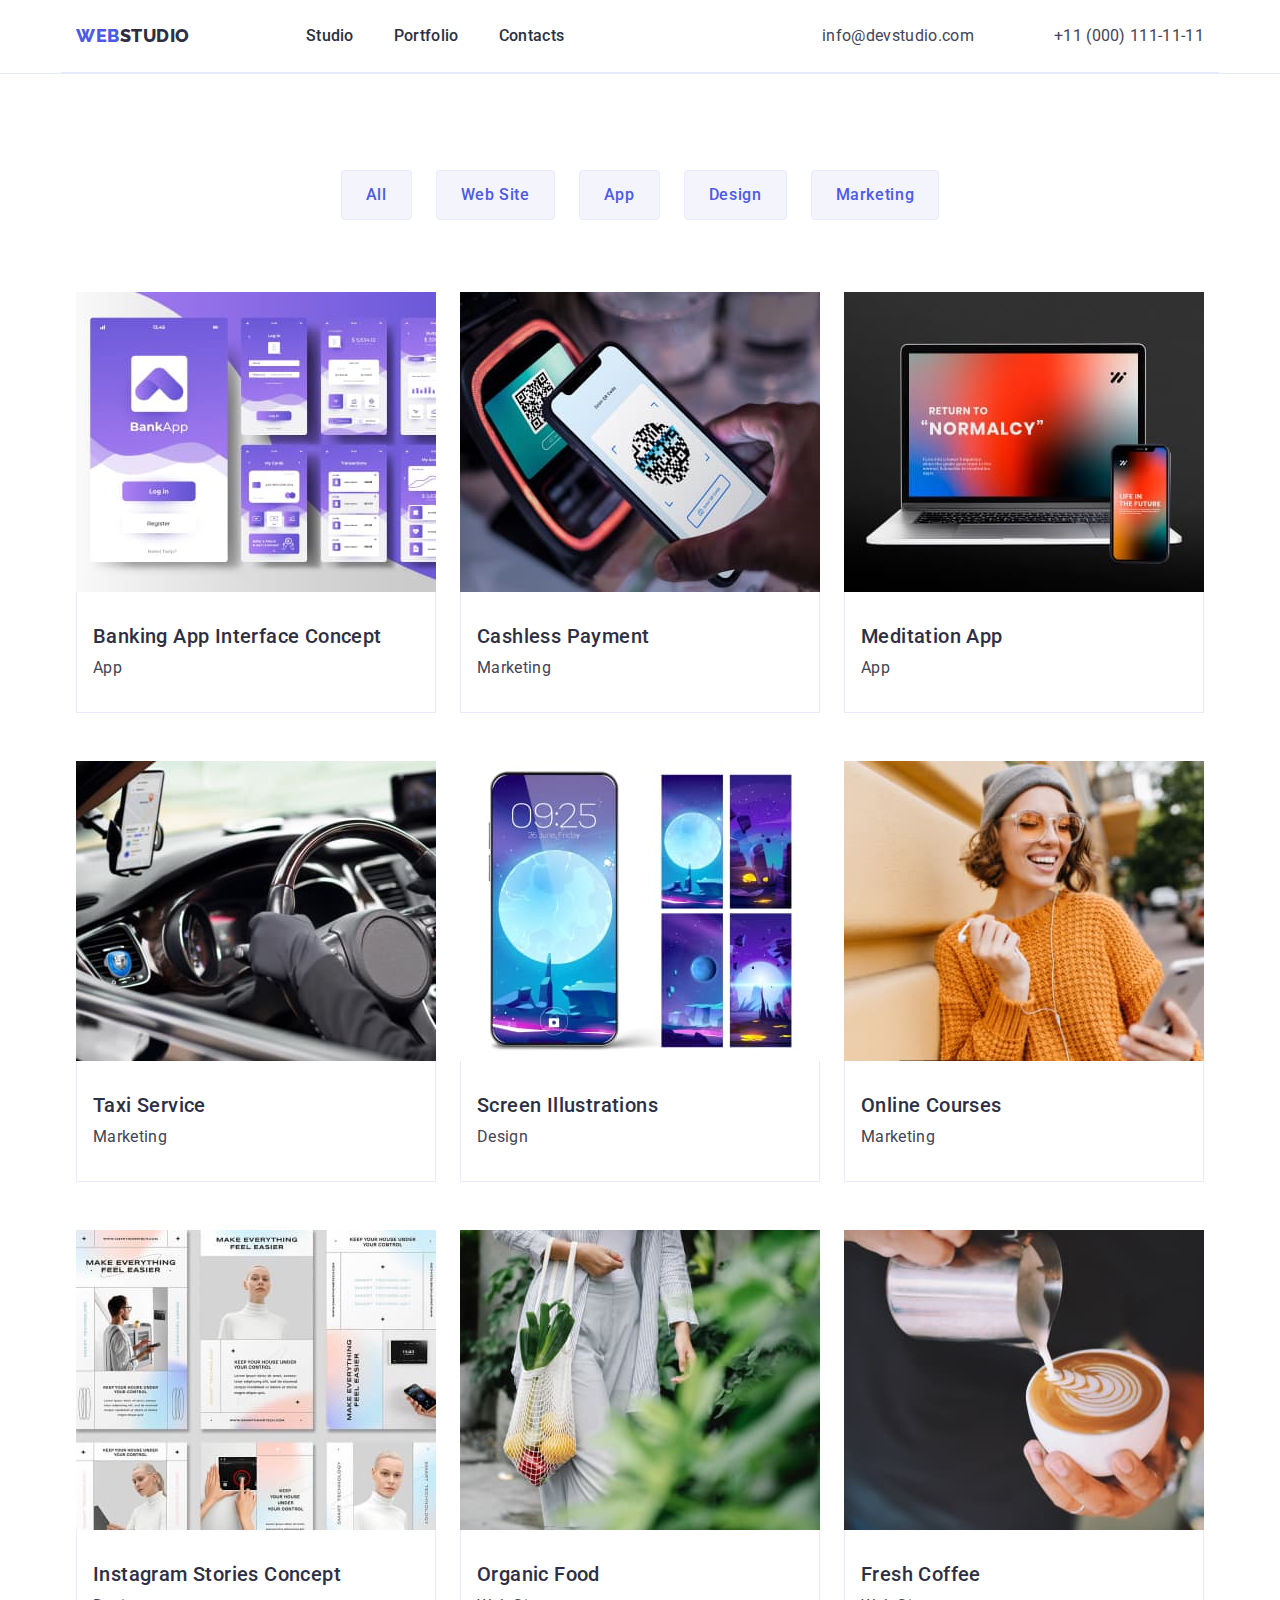
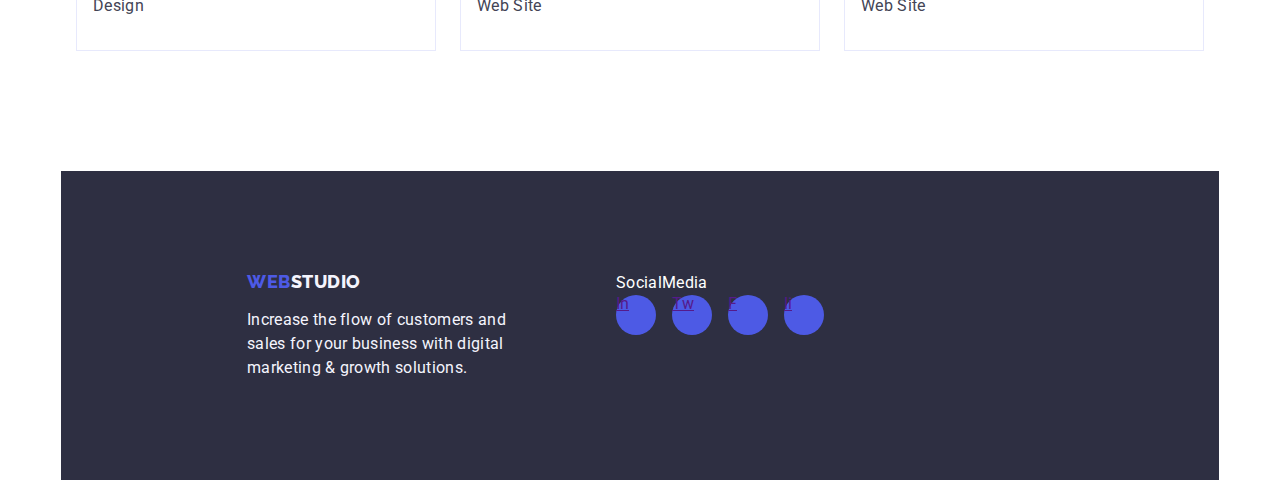
==== portfolio.html @ 8e8cb24f "testload" ====
<!DOCTYPE html>
<html lang="en">
    <head>
        <meta charset="UTF-8">
        <meta http-equiv="X-UA-Compatible" content="IE=edge">
        <meta name="viewport" content="width=device-width, initial-scale=1.0">
        <title>goit-markup-hw-04</title>
        <link rel="preconnect" href="https://fonts.googleapis.com">
        <link rel="preconnect" href="https://fonts.gstatic.com" crossorigin>
        <link href="https://fonts.googleapis.com/css2?family=Roboto:wght@400;500;700&display=swap" rel="stylesheet">
        <link rel="preconnect" href="https://fonts.googleapis.com">
        <link rel="preconnect" href="https://fonts.gstatic.com" crossorigin>
      
        <link href="https://fonts.googleapis.com/css2?family=Raleway:wght@800&display=swap" rel="stylesheet">
        <link  href="https://cdn.jsdelivr.net/npm/modern-normalize@2.0.0/modern-normalize.min.css" rel="stylesheet" >
          <link rel="stylesheet" href="./css/styles.css">
    
    </head>
<body>
    <!--header-->
    <header class="page-header ">
        <div class=" page-header-container container">
            <nav class="menu-nav ">
    
                <a class="logo link "  href="./index.html">Web<span class="logo-text logo-theme-light">Studio</span></a> 
               
                <ul class="menu list">
                    <li class="menu-item" >
                     <a class="menu-link link" href="./index.html">Studio</a>   
                    </li>
                    <li class="menu-item">
                        <a class="menu-link link"  href="./portfolio.html">Portfolio</a>   
                    </li>
                    <li class="menu-item">
                        <a class="menu-link link" href="">Contacts</a>   
                    </li>
                
                </ul> 
            </nav>
            <address class="page-contact  list ">
    
                <ul class="contact-list">
                       
                    <li class="contact-item list">
                        <a class="contact  mail link " href="mailto:info@devstudio.com" >info@devstudio.com</a>  
                    </li>
                       <li class="contact-item list">
                        <a class="contact link" href="tel:+110001111111" >+11 (000) 111-11-11</a> 
                       </li>
                </ul>
             </address>
        </div>
   
    </header>

        <main class="portfolio-main">
<section class="portfolio-container ">
    <!--Filters-->
    <div class="filter-container container">
        <h1 hidden>Portfolio</h1>
        <ul class="filter-list list">
            <li class="filter-item">
                <button  type="button" class="button-filter"> All</button>
            </li>
            <li class="filter-item">
                <button  type="button" class="button-filter"> Web Site</button>
            </li>
            <li class="filter-item">
                <button  type="button" class="button-filter"> App</button>
            </li>
            <li class="filter-item">
                <button  type="button" class="button-filter"> Design</button>
            </li>
            <li class="filter-item">
                <button  type="button" class="button-filter"> Marketing</button>
                        
            </li>
            
        </ul>
        <!--Row--> 
        <ul class="row-list  list">
            <li class="row-item  ">
            <a href="" class="link"> 
            <img  src="./images/row1card1.jpg" alt="Banking" width="360" height="300">
           <div class="row-app">
            <h2 class="row-title">Banking App Interface Concept</h2>
            <p class="row-place">App</p>
           </div></a>
            
              </li>
     
              <li class="row-item ">
              <a href=" "  class="link"> 
              <img src="./images/row1card2.jpg" alt="Payment" width="360" height="300">
               <div class="row-app">
                <h2 class="row-title">Cashless Payment</h2>
                <p class="row-place">Marketing</p>
               </div></a>
              
              </li>
     
             <li class="row-item ">
             <a href="" class="link"> 
             <img src="./images/row1card3.jpg" alt="Meditation" width="360" height="300">
             <div class="row-app">
                <h2 class="row-title">Meditation App</h2>
                <p class="row-place">App</p>
             </div></a>
             
              </li>
    
               <li class="row-item  ">
              <a href="" class="link"> 
              <img src="./images/row2card1.jpg" alt="Taxi" width="360" height="300">
             <div class="row-app">
                <h2 class="row-title">Taxi Service</h2>
                <p class="row-place">Marketing</p>
             </div></a>
             
            </li>
     
              <li class="row-item ">
             <a href="" class="link"> 
              <img src="./images/row2card2.jpg" alt="Screen" width="360" height="300">
             <div class="row-app">
                <h2 class="row-title">Screen Illustrations</h2>
                <p class="row-place">Design</p>
             </div></a>
             
             </li>
     
             <li class="row-item ">
             <a href="" class="link"> 
             <img src="./images/row2card3.jpg" alt="Courses" width="360" height="300">
             <div class="row-app">
                <h2 class="row-title">Online Courses</h2>
                <p class="row-place">Marketing </p>
             </div></a>
           
            </li>
     
              <li class="row-item  ">
              <a href="" class="link"> 
              <img src="./images/row3card1.jpg" alt="Stories" width="360" height="300">
              <div class="row-app">
                <h2 class="row-title">Instagram Stories Concept</h2>
                <p class="row-place">Design</p>
              </div></a>
              
              </li>
     
             <li class="row-item "> 
              <a href="" class="link"> 
              <img src="./images/row3card2.jpg" alt="Food" width="360" height="300">
              <div class="row-app">
                <h2 class="row-title">Organic Food</h2>
                <p class="row-place">Web Site</p>
              </div></a>
             
              </li>
     
             <li class="row-item "> 
               <a href="" class="link"> 
              <img src="./images/row3card3.jpg" alt="Coffe" width="360" height="300">
              <div class="row-app">
                <h2 class="row-title">Fresh Coffee</h2>
                <p class="row-place">Web Site </p>
              </div></a>
              
              </li>
     
    
         </ul>
    </div>

   
</section>
        </main>

    
     <!--Footer-->
     <footer class="footer container">

        <div class="footer-item container">
    
             <a class="logo logo-footer link "  href="./index.html">Web<span class="logo-text-footer logo-theme-dark">Studio</span></a> 
            
            <p class="footer-text">Increase the flow of customers and sales for your business with digital marketing & growth solutions. </p>
       </div>
       <div class="media">
        <p class="media-title">SocialMedia</p>
        <ul class="media-list list">
            <li class="media-item">
            <a class="media-contact" href="">In</a>
            </li>
            <li class="media-item">
            <a class="media-contact"  href=""> Tw</a>
            </li>
            <li class="media-item">
             <a class="media-contact"  href="">F</a>
            </li>
            <li class="media-item">
            <a class="media-contact"  href="">li</a>
            </li>
        </ul>
       </div>
             
          </footer>
</body>
</html>
---- css/styles.css ----
:root{
--primary-font:'Roboto' ,  sans-serif;
--secondary-font: 'Raleway', sans-serif;

}
h1,h2,h3,h4,p{
    margin-top: 0;
    margin-bottom: 0;
}
ul,ol{
   margin-top: 0; 
   margin-bottom: 0;
   padding-left: 0;
}
img{
    display: block;
}
button{
    cursor: pointer ;
    

}
.list {
    list-style: none;
}
.link {
    text-decoration:none ;
}
body{
    font-family: 'Roboto' ,  sans-serif;
    color:  #434455 ;
    
 
    
}
.container{
    width: 1158px;
    margin-left: auto ;
    margin-right: auto;
    padding-left: 15px;
    padding-right: 15px;
}
.section{
    padding-top: 120px;
    padding-bottom: 120px;
}

/*--Header--*/
.page-header{

   border-bottom: 1px solid #e7e9fc;
 
}
.page-header-container{
  display: flex;  
  align-items: center;
 
 
  border-bottom: 1px solid #e7e9fc;
}
.logo{  
    font-family: 'Raleway', sans-serif;
    font-style: normal;
    font-weight: 800;
    font-size: 18px;
    line-height: 1.17;
     letter-spacing: 0.03em;
    text-transform: uppercase;
    color: #4D5AE5;  
    margin-right: 76px;
    display: inline-block;
}
.logo-text{
    font-family: 'Raleway', sans-serif;
    font-style: normal;
    font-weight: 800;
    font-size: 18px;
    line-height: 1.17;
   
 
    letter-spacing: 0.03em;
    text-transform: uppercase;
  
    color: #2E2F42; 
}

.logo-theme-dark{
    color: #F4F4FD;
}
.logo-theme-light{
    color: #2E2F42;
}
.menu-nav{
    display: flex; 
    align-items: center;
    
    gap: 40px ;
}
.menu-nav:hover{
color: #404bbf;  
  
}
.menu-nav:focus{
    color: #404bbf; 
}
.menu {
    display: flex;
    align-items: center;
    gap: 40px;
    
}  
.menu-item{
   
    font-weight: 500;
    font-size: 16px;
    line-height: 1.5;
    letter-spacing: 0.02em;
    color: #2E2F42;
    gap: 40px;
   
}

.menu-item:hover{
    color: #404bbf;
}
.menu-item:focus{
    color: #404bbf;   
}


.menu-link{
    color: #2E2F42;
    font-family: "Roboto", sans-serif;
    font-style: normal;
    font-weight: 500;
    font-size: 16px;
    line-height: 1.5;
    letter-spacing: 0.02em;
    text-decoration:none ;
    padding-top: 24px;
    padding-bottom: 24px;
   
}
.menu-link:hover{
    color: #404bbf;
}
.menu-link:focus{
    color: #404bbf;   
}
.page-contact {
    font-family: "Roboto", sans-serif;
    font-style: normal;
    font-weight: 400;
    font-size: 16px;
    line-height: 1.5;
    list-style: none;
    margin-left: auto;
    letter-spacing: 0.02em;
    color: #434455;
}
.contact-list{
    list-style: none;
    display: flex;
  
    gap: 40px;
}
.contact {
    color: #434455;
   
}

.contact-item{
    color: #434455;   
    font-family: "Roboto", sans-serif;
    font-style: normal;
    font-weight: 400;
    font-size: 16px;
    line-height: 1.5;
    letter-spacing: 0.02em;
    padding-top: 24px;
    padding-bottom: 24px;
}
.mail{
    margin-left: auto;
    margin-right: 40px;
   
}
.contact:hover{
    color: #404bbf;
}
.contact:focus{
    color: #404bbf ;
}

/*--Hero--*/
.hero{
    background: #2E2F42;
    padding-top: 188px;
    padding-bottom: 188px;

    background-image:linear-gradient(rgba(46, 47, 66, 0.7),rgba(46, 47, 66, 0.7)), url(../images/people-office1.jpg);
  
  background-repeat: no-repeat;
  background-position: center;
  background-size: cover;
  
}
.hero-text{
color: #FFFFFF;
font-family: "Roboto", sans-serif;
font-style: normal;
font-weight: 700;
font-size: 56px;
line-height: 1.07;
display:block;
margin-left: auto;
margin-right: auto;

letter-spacing: 0.02em;
max-width: 496px;
}
.btn{
margin-top: 48px;
display: block;
margin-left: auto;
margin-right: auto;

font-family: 'Roboto', sans-serif;
font-weight: 500;

font-size: 16px;
line-height: 1.5;
letter-spacing: 0.04em ;
color: #ffffff;
padding-top: 16px;
padding-bottom:16px;
padding-right:32px;
padding-left: 32px;
border-radius: 4px;
background-color: #4D5AE5;
cursor: pointer ;
min-width: 169px ;
height: 56px ;
border: none;



}


.btn:hover{
    background-color: #404BBF; 
}
.btn:focus{
    background-color: #404BBF;
}


/*--About--*/

.section-title {
    font-family: "Roboto", sans-serif;
    font-style: normal;
    font-weight: 700;
    font-size: 36px;
    line-height:1.11;
    text-align: center;
    text-transform: capitalize;
    margin-bottom: 72px;
    letter-spacing: 0.02em;

    color: #2E2F42;
}
.visually-hidden {
  position: absolute;
  width: 1px;
  height: 1px;
  margin: -1px;
  border: 0;
  padding: 0;
  white-space: nowrap;
  clip-path: inset(100%);
  clip: rect(0 0 0 0);
  overflow: hidden;
}
.hidden{
    position: absolute;
    width: 1px;
    height: 1px;
    margin: -1px;
    border: 0;
    padding: 0;
    white-space: nowrap;
    clip-path: inset(100%);
    clip: rect(0 0 0 0);
    overflow: hidden;
  }
.about-title {
font-family: "Roboto", sans-serif;
font-style: normal;
font-weight: 500;
font-size: 20px;
line-height: 1.2;
letter-spacing: 0.02em;
color: #2E2F42;
margin-bottom: 8px;
}

.about-list{
    display: flex;
    gap: 24px;
}
.about-item {
max-width: 264px;
width: calc((100-72px)/4) ;

}
.about-item::before{
display: block;
content:"" ;
height: 64px;
background-image:url(../images/icon/antenna.svg);
background-size: contain;
background-repeat: no-repeat;
background-position: center;
background-color:#F4F4FD;;
border-radius: 4px;
}
.about-text{
    font-family: "Roboto", sans-serif;
font-style: normal;
font-weight: 400;
font-size: 16px;
line-height: 1.5;
letter-spacing: 0.02em;

color: #434455;

}
/*--Results--*/
.results{
    padding-top: 0px;
    padding-bottom: 120px;
    
}
.results-list{
    display: flex;
    justify-content:space-between ;
    flex-wrap: wrap;
    gap: 24px;
    margin: 0;
    padding: 0;
    flex-basis: calc((100% - 3 * 24px)/4);
}
.results-item{
    gap: 24px; 
}
.result-item:not(:nth-child(3n)){
    margin-right: 24px;
}
/*--Team--*/
.team-container{
 background-color: #F4F4FD ;

 padding-top: 120px;
 padding-bottom: 120px;

}
.team-list{
background-color:#F4F4FD;
display: flex;
flex-wrap: wrap;
border-radius: 0px 0px 4px 4px;
gap: 24px;
}


.team-item{

    background-color: #FFFFFF;
    border-radius: 0px 0px 4px 4px;
    width: calc((100% - 72px) / 4);
    
 box-shadow: 0px 1px 6px rgba(46, 47, 66, 0.08), 0px 1px 1px rgba(46, 47, 66, 0.16), 0px 2px 1px rgba(46, 47, 66, 0.08);

}

.team-text{
    padding-top: 32px;
    padding-bottom: 32px; 
    padding-left: 16px; 
    padding-right: 16px;
}
.team-name {
font-family: "Roboto", sans-serif;
font-style: normal;
font-weight: 500;
font-size: 20px;
line-height:1.2;
text-align: center;
letter-spacing: 0.02em;
color: #2E2F42;
margin-bottom: 8px;

}
.team-place {
    font-family: "Roboto", sans-serif;
    font-style: normal;
    font-weight: 400;
    font-size: 16px;
    line-height: 1.5;
    letter-spacing: 0.02em;
    text-align: center;
    color: #434455;
}
.icons{
    
}
.icons-list{
    margin-top: 8px;
    display: flex;
    gap: 24px;
}
.icons-team{
    
   width: 40px;
   height: 40px;
}
.soc-icons{
 
}
.costumers-section{

}
.costumers-container{

}
.costumers-list{
    display: flex;
    justify-content:space-between ;
    flex-wrap: wrap;
    gap: 24px;
    margin: 0;
    padding: 0;
    flex-basis: calc((100% - 3 * 24px)/4);
}
.costumers-item{
 
}
.costumers-link{

}
.costumers-icon{

}
/* Footer */
.footer {
    background: #2E2F42;
  display: flex;
    padding-top: 100px; 
    padding-bottom: 100px;
  
}
.footer-text {
font-family: "Roboto", sans-serif;
font-style: normal;
font-weight: 400;
font-size: 16px;
line-height: 1.5;
letter-spacing: 0.02em;
color: #F4F4FD;
max-width: 264px;

}
.footer-item{
margin-left: 156px;
  
}
.logo-text-footer{
    color: #f4f4fd
}
.logo-footer{
    margin-bottom: 16px;
    
}
/*--Portfolio--*/
.portfolio-container{
padding-top: 96px;
padding-bottom: 120px;
}

/*--Filters--*/
.portfolio{
    padding-top: 96px; 
    padding-bottom: 120px;
   
}
.portfolio-main{

}
.filter{
width: 586px;
height: 48px;
margin-bottom: 72px;
}
.filter-list{

  display: flex;  
  align-items: center;
  justify-content: center;
  gap: 24px;
  margin-bottom: 72px;
}
.filter-item{
justify-content: center;
}

.button-filter{
font-family: "Roboto", sans-serif;
font-weight: 500; 
font-size: 16px;
line-height: 1.5;
letter-spacing: 0.04em;
color: #4d5ae5 ;
background-color:#F4F4FD ;
cursor: pointer ;
padding-top: 12px;
padding-bottom: 12px; 
padding-left: 24px; 
padding-right: 24px;
border: 1px solid #e7e9fc;
border-radius: 4px;
}
.button-filter:hover{
    color: #FFFFFF;
    background-color: #404BBF;
    border: 1px solid transparent;
}
.button-filter:focus{
    color: #FFFFFF;
    background-color: #404BBF;
    border: 1px solid transparent;
}
/*-Row-*/



.row-list{
 list-style: none;
 text-decoration: none;
 display: flex; 
 flex-wrap: wrap;
 row-gap: 48px;
 
 
 
}

.row-app{
    padding: 32px 16px ; 
    border: 1px solid #e7e9fc;
    border-top: none;
}
.row-item:not(:nth-child(3n)){
    margin-right: 24px;
}
/*
.row-item:not(:nth-last-child(-n+3)){
    margin-bottom: 24px;
}*/
.row-item { 
  width: calc((100% - 48px) / 3);
}

.row-title {
color: #2E2F42;
font-family: 'Roboto';
font-style: Medium;
font-weight: 500;
font-size: 20px;
line-height: 1.2;
letter-spacing: 0.02em;
margin-bottom: 8px;
}
.row-place {
color: #434455;
font-family: "Roboto", sans-serif;
font-weight: 400;
font-size: 16px;
line-height: 1.5;
letter-spacing: 0.02em ;
}
.media{
max-width: 208px;
max-height: 80px;
 margin-left: 540px;
  position: absolute;

  
   
}
.media-list{
   
display: flex; 
gap: 16px;
}
.media-item{
    background: #4D5AE5;
    width: 40px;
    height: 40px;
    border-radius: 50%;
}
.media-title{
    color: #FFFFFF;  
    font-family: "Roboto", sans-serif;
Font-style: Medium;
Font-size: 16px;
Line-height: 1.5;
Vertical-align: Top;
letter-spacing: 0.02em ;
}
.media-contact{
   
}
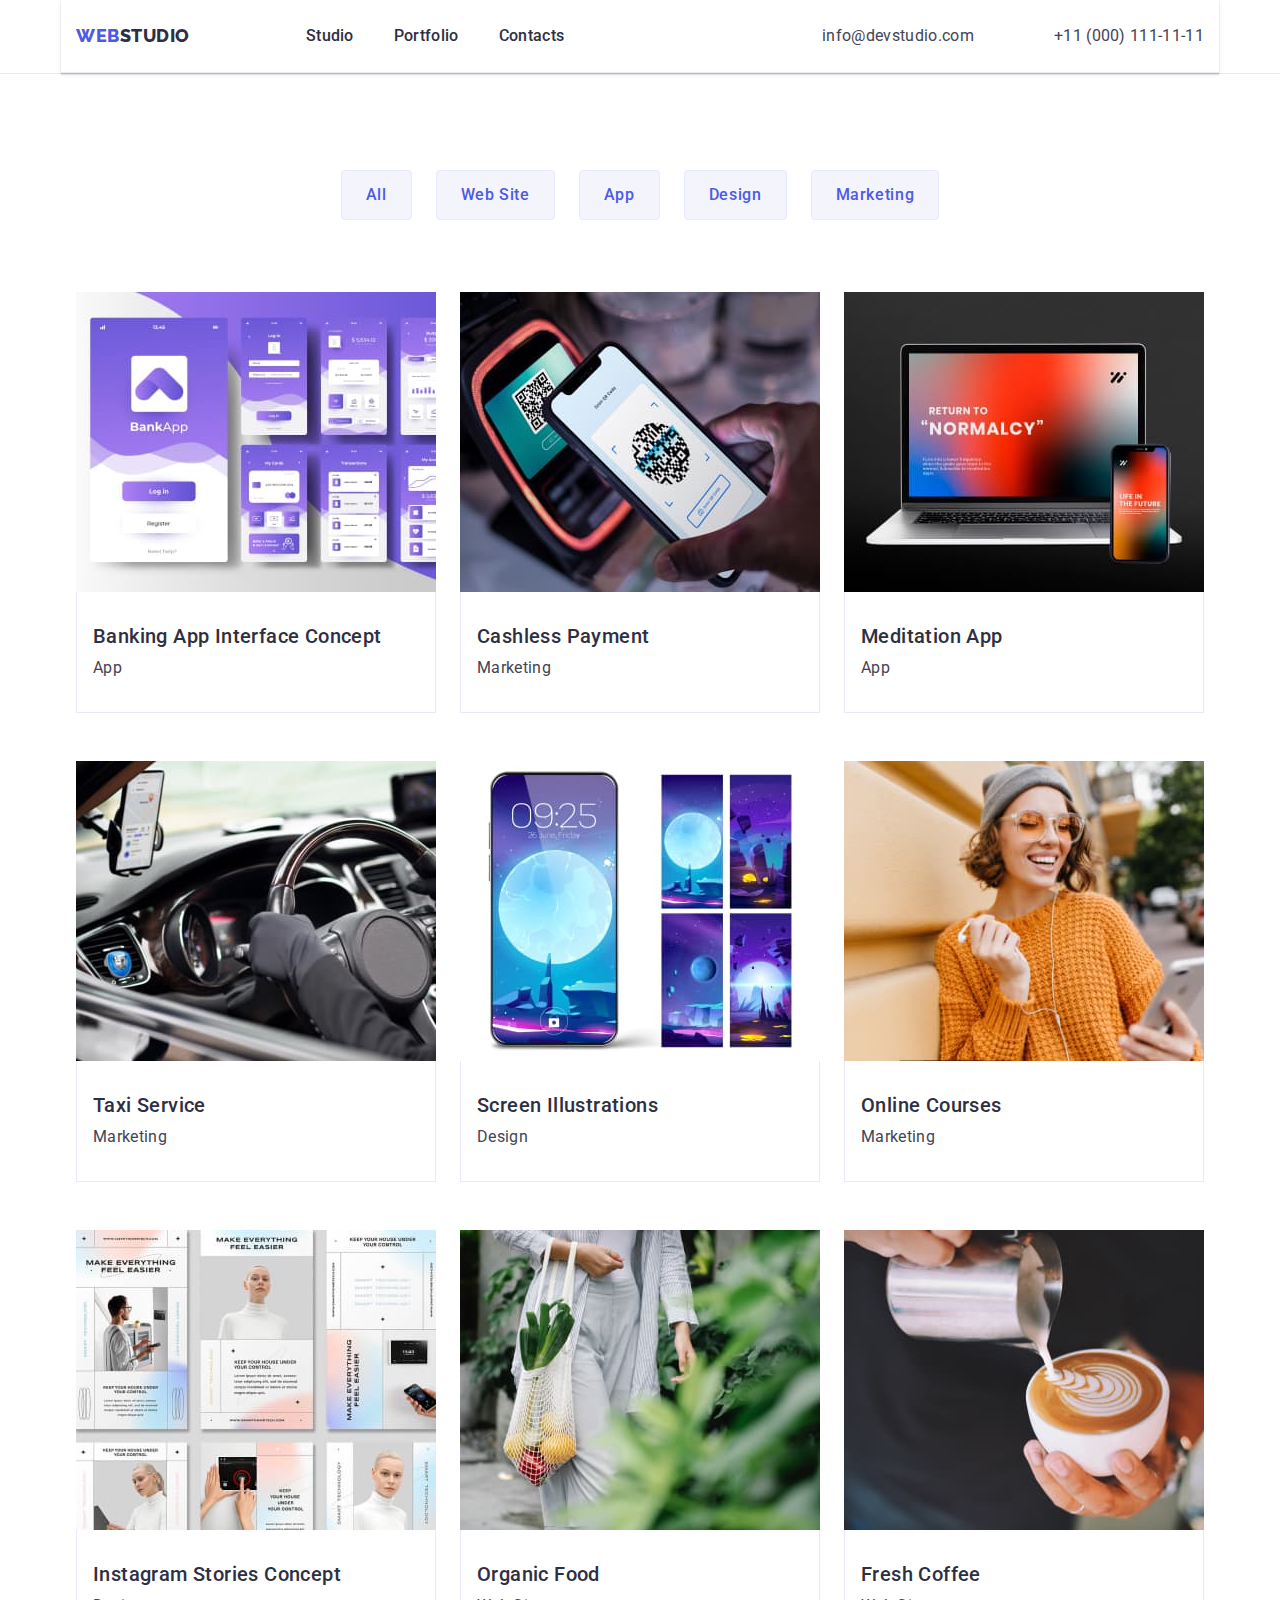
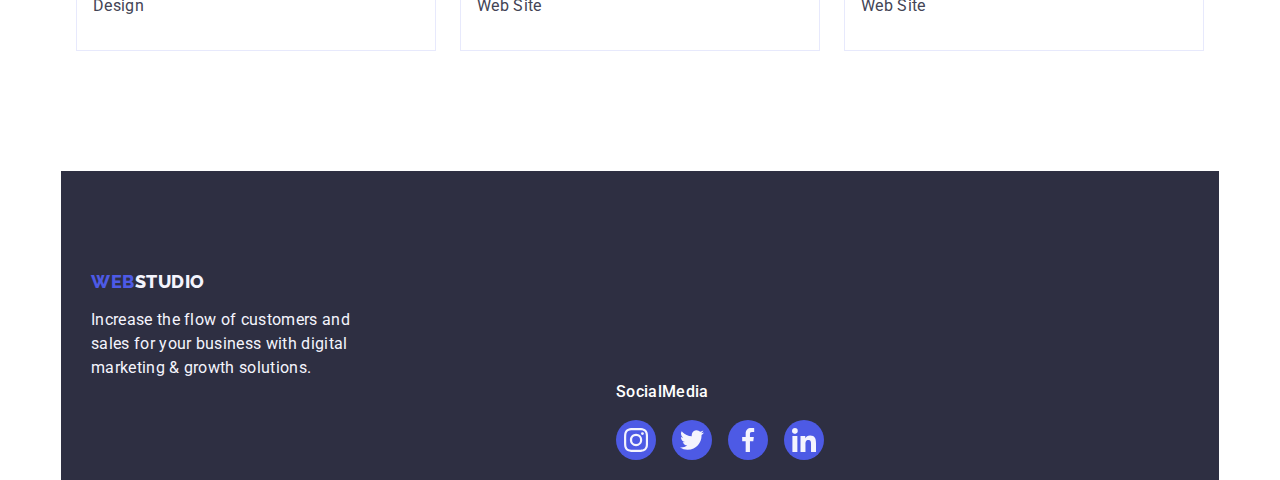
==== commit 9df9c5e6: "load1" ====
--- a/portfolio.html
+++ b/portfolio.html
@@ -181,29 +181,34 @@
      <!--Footer-->
      <footer class="footer container">
 
-        <div class="footer-item container">
-    
-             <a class="logo logo-footer link "  href="./index.html">Web<span class="logo-text-footer logo-theme-dark">Studio</span></a> 
-            
-            <p class="footer-text">Increase the flow of customers and sales for your business with digital marketing & growth solutions. </p>
-       </div>
-       <div class="media">
-        <p class="media-title">SocialMedia</p>
-        <ul class="media-list list">
-            <li class="media-item">
-            <a class="media-contact" href="">In</a>
-            </li>
-            <li class="media-item">
-            <a class="media-contact"  href=""> Tw</a>
-            </li>
-            <li class="media-item">
-             <a class="media-contact"  href="">F</a>
-            </li>
-            <li class="media-item">
-            <a class="media-contact"  href="">li</a>
-            </li>
-        </ul>
-       </div>
+       
+<div class="footer-page">
+    <div class="footer-item container">
+
+        <a class="logo logo-footer link "  href="./index.html">Web<span class="logo-text-footer logo-theme-dark">Studio</span></a> 
+       
+       <p class="footer-text">Increase the flow of customers and sales for your business with digital marketing & growth solutions. </p>
+  </div>
+
+  <div class="media">
+   <p class="media-title">SocialMedia</p>
+
+   <ul class="media-list list">
+       <li class="media-item">
+       <a class="media-contact link" href="" rel="noopenen noreferrer"><svg class="media-icon>" width="24" height="24" > <use href="/images/soc-icon.svg#icon-instagram"></use> </svg></a>
+       </li>
+       <li class="media-item">
+        <a class="media-contact link" href="" rel="noopenen noreferrer"><svg class="media-icon>" width="24" height="24" > <use href="/images/soc-icon.svg#icon-twitter"></use> </svg></a>
+       </li>
+       <li class="media-item">
+        <a class="media-contact link" href="" rel="noopenen noreferrer"><svg class="media-icon>" width="24" height="24" > <use href="/images/soc-icon.svg#icon-facebook"></use> </svg></a>
+       </li>
+       <li class="media-item">
+        <a class="media-contact link" href="" rel="noopenen noreferrer"><svg class="media-icon>" width="24" height="24" > <use href="/images/soc-icon.svg#icon-linkedin"></use> </svg></a>
+       </li>
+   </ul>
+  </div>
+</div>
              
           </footer>
 </body>
--- a/css/styles.css
+++ b/css/styles.css
@@ -55,7 +55,7 @@
   display: flex;  
   align-items: center;
  
- 
+  box-shadow: 0px 2px 1px rgba(46, 47, 66, 0.08), 0px 1px 1px rgba(46, 47, 66, 0.16), 0px 1px 6px rgba(46, 47, 66, 0.08);
   border-bottom: 1px solid #e7e9fc;
 }
 .logo{  
@@ -194,6 +194,7 @@
 
 /*--Hero--*/
 .hero{
+    max-width: 1440px;
     background: #2E2F42;
     padding-top: 188px;
     padding-bottom: 188px;
@@ -413,6 +414,15 @@
     text-align: center;
     color: #434455;
 }
+.team-soc-link{
+width: 100%;
+height: 100%;
+background-color:#4D5AE5;
+border-radius: 50%;
+display: flex;
+align-items: center;
+justify-content: center;
+}
 .icons{
     
 }
@@ -456,10 +466,15 @@
 /* Footer */
 .footer {
     background: #2E2F42;
-  display: flex;
+    display: flex;
     padding-top: 100px; 
     padding-bottom: 100px;
   
+}
+.foter-page{
+    display: flex; 
+    align-items: baseline; 
+ 
 }
 .footer-text {
 font-family: "Roboto", sans-serif;
@@ -473,9 +488,60 @@
 
 }
 .footer-item{
-margin-left: 156px;
-  
-}
+
+margin-right: 120px;
+
+}
+.media{
+    max-width: 208px;
+    max-height: 80px;
+     margin-left: 540px;
+      position: absolute;
+    
+         
+ }
+.media-list{
+       
+    display: flex; 
+    gap: 16px;
+ }
+.media-item{
+   
+        width: 40px;
+        height: 40px;
+       
+ }
+.media-title{
+     color: #FFFFFF;  
+     font-family: "Roboto", sans-serif;
+    Font-style: Medium;
+    Font-size: 16px;
+    Line-height: 1.5;
+    Vertical-align: Top;
+    letter-spacing: 0.02em ;
+    font-weight: 500;
+    margin-bottom: 16px;
+}
+.media-contact{
+    width: 100%;
+    height: 100%;
+    background: #4D5AE5;
+    border-radius: 50%; 
+    display: flex;
+    align-items: center;
+    justify-content: center;
+ 
+}
+.media-contact:hover{
+    background-color: #31d0aa; 
+}
+.media-contact:focus{
+    background-color: #31d0aa;
+}
+ .media-icon{
+    fill: #f4f4fd;
+ }
+    
 .logo-text-footer{
     color: #f4f4fd
 }
@@ -589,36 +655,4 @@
 font-size: 16px;
 line-height: 1.5;
 letter-spacing: 0.02em ;
-}
-.media{
-max-width: 208px;
-max-height: 80px;
- margin-left: 540px;
-  position: absolute;
-
-  
-   
-}
-.media-list{
-   
-display: flex; 
-gap: 16px;
-}
-.media-item{
-    background: #4D5AE5;
-    width: 40px;
-    height: 40px;
-    border-radius: 50%;
-}
-.media-title{
-    color: #FFFFFF;  
-    font-family: "Roboto", sans-serif;
-Font-style: Medium;
-Font-size: 16px;
-Line-height: 1.5;
-Vertical-align: Top;
-letter-spacing: 0.02em ;
-}
-.media-contact{
-   
-}
+}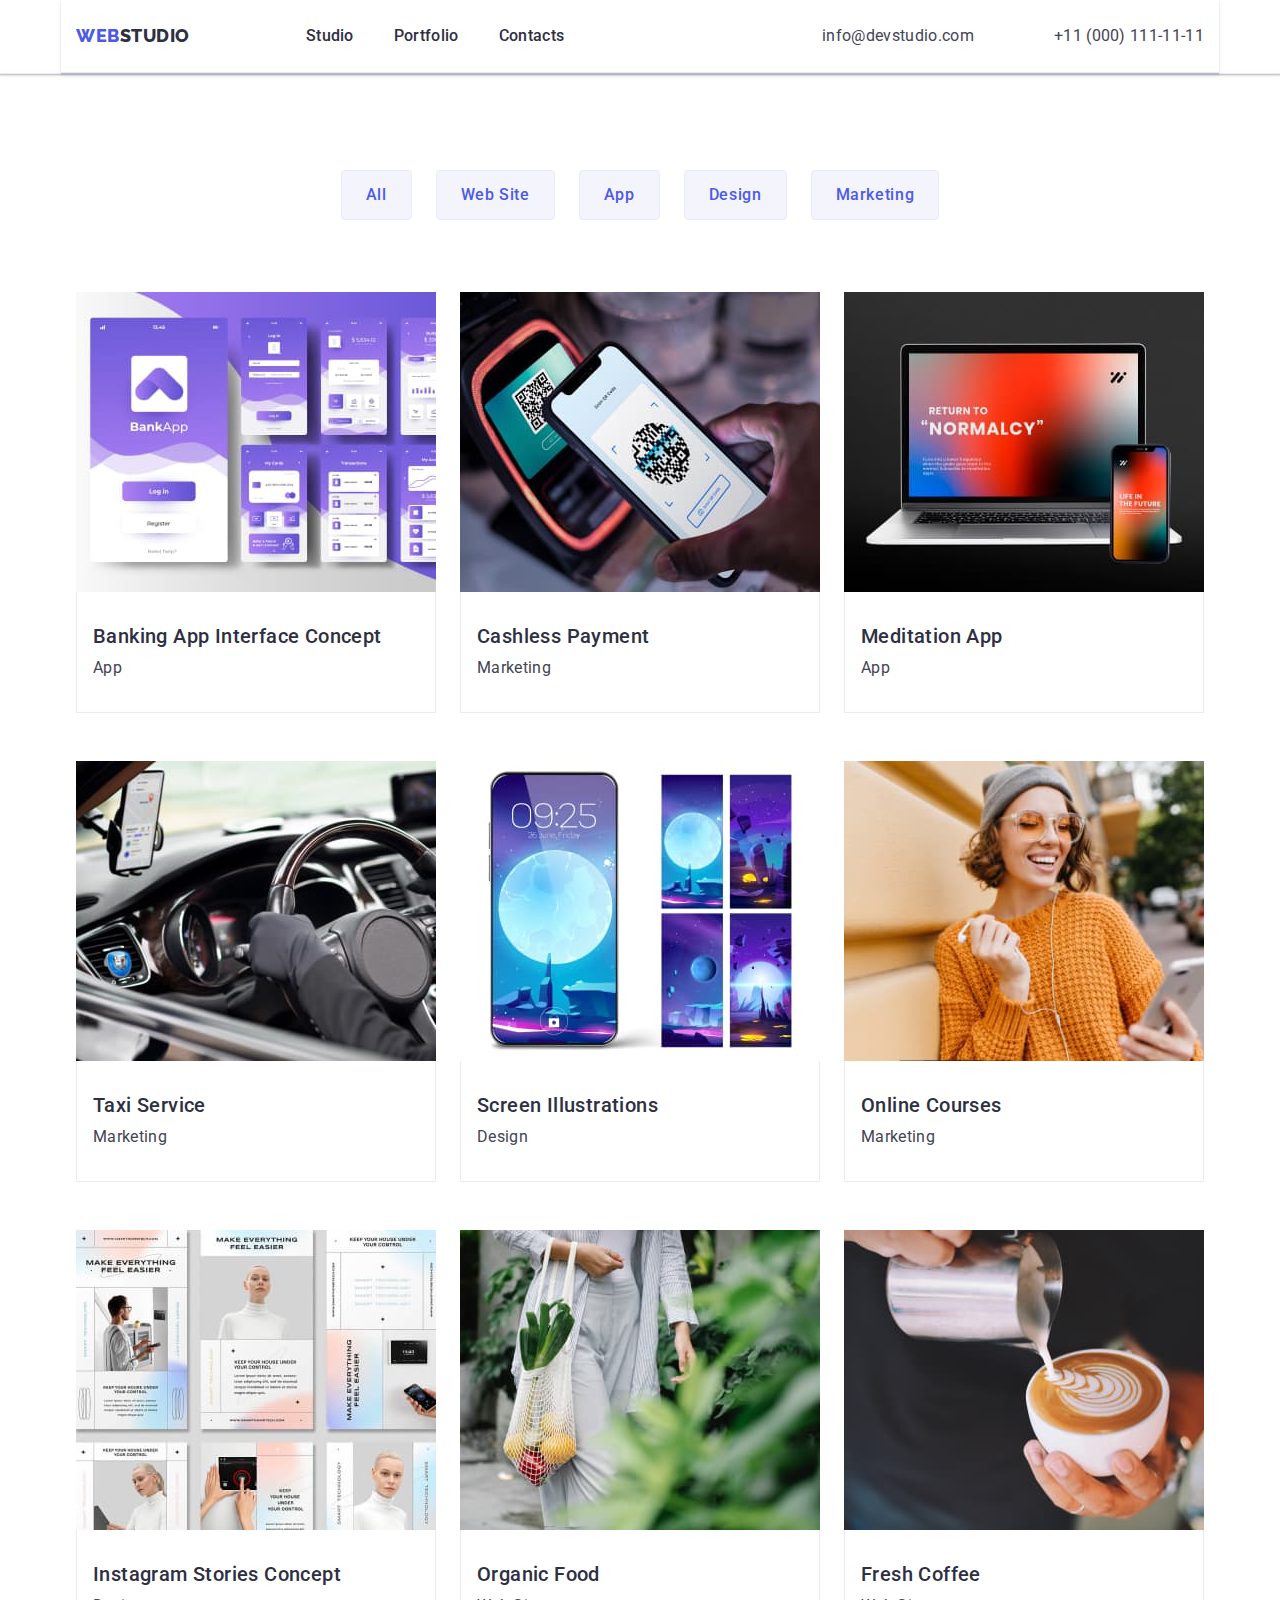
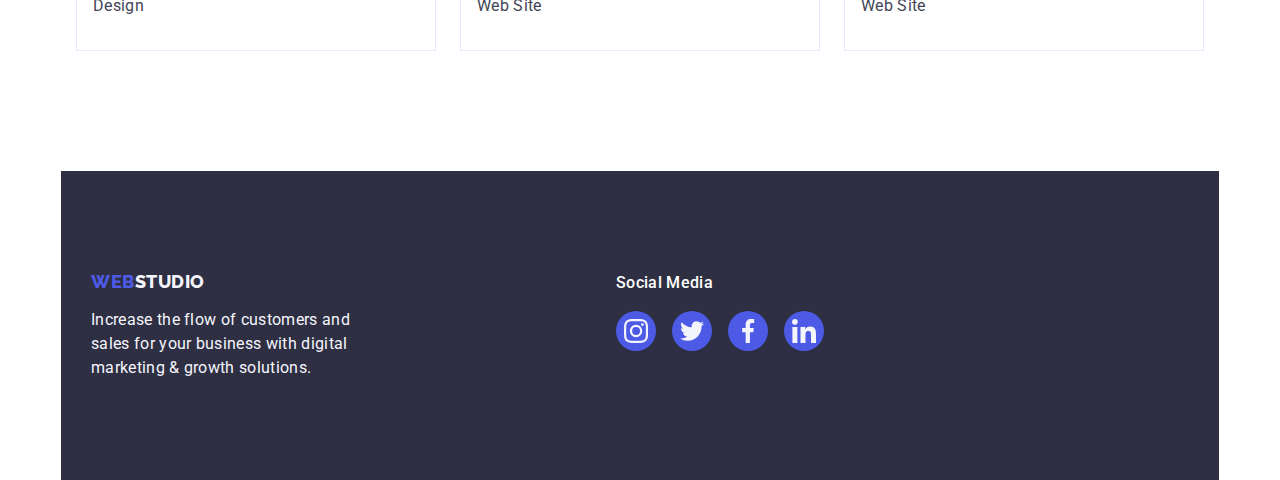
==== commit b3a690e0: "load03" ====
--- a/portfolio.html
+++ b/portfolio.html
@@ -60,7 +60,7 @@
         <h1 hidden>Portfolio</h1>
         <ul class="filter-list list">
             <li class="filter-item">
-                <button  type="button" class="button-filter"> All</button>
+                <button  type="button" class="button-filter "> All</button>
             </li>
             <li class="filter-item">
                 <button  type="button" class="button-filter"> Web Site</button>
@@ -80,7 +80,7 @@
         <!--Row--> 
         <ul class="row-list  list">
             <li class="row-item  ">
-            <a href="" class="link"> 
+            <a class="row-link link" href="" > 
             <img  src="./images/row1card1.jpg" alt="Banking" width="360" height="300">
            <div class="row-app">
             <h2 class="row-title">Banking App Interface Concept</h2>
@@ -90,7 +90,7 @@
               </li>
      
               <li class="row-item ">
-              <a href=" "  class="link"> 
+                <a class="row-link link" href="" > 
               <img src="./images/row1card2.jpg" alt="Payment" width="360" height="300">
                <div class="row-app">
                 <h2 class="row-title">Cashless Payment</h2>
@@ -100,7 +100,7 @@
               </li>
      
              <li class="row-item ">
-             <a href="" class="link"> 
+                <a class="row-link link" href="" > 
              <img src="./images/row1card3.jpg" alt="Meditation" width="360" height="300">
              <div class="row-app">
                 <h2 class="row-title">Meditation App</h2>
@@ -110,7 +110,7 @@
               </li>
     
                <li class="row-item  ">
-              <a href="" class="link"> 
+                <a class="row-link link" href="" > 
               <img src="./images/row2card1.jpg" alt="Taxi" width="360" height="300">
              <div class="row-app">
                 <h2 class="row-title">Taxi Service</h2>
@@ -120,7 +120,7 @@
             </li>
      
               <li class="row-item ">
-             <a href="" class="link"> 
+                <a class="row-link link" href="" > 
               <img src="./images/row2card2.jpg" alt="Screen" width="360" height="300">
              <div class="row-app">
                 <h2 class="row-title">Screen Illustrations</h2>
@@ -130,7 +130,7 @@
              </li>
      
              <li class="row-item ">
-             <a href="" class="link"> 
+                <a class="row-link link" href="" > 
              <img src="./images/row2card3.jpg" alt="Courses" width="360" height="300">
              <div class="row-app">
                 <h2 class="row-title">Online Courses</h2>
@@ -140,7 +140,7 @@
             </li>
      
               <li class="row-item  ">
-              <a href="" class="link"> 
+                <a class="row-link link" href="" >  
               <img src="./images/row3card1.jpg" alt="Stories" width="360" height="300">
               <div class="row-app">
                 <h2 class="row-title">Instagram Stories Concept</h2>
@@ -150,7 +150,7 @@
               </li>
      
              <li class="row-item "> 
-              <a href="" class="link"> 
+                <a class="row-link link" href="" >  
               <img src="./images/row3card2.jpg" alt="Food" width="360" height="300">
               <div class="row-app">
                 <h2 class="row-title">Organic Food</h2>
@@ -160,7 +160,7 @@
               </li>
      
              <li class="row-item "> 
-               <a href="" class="link"> 
+                <a class="row-link link" href="" > 
               <img src="./images/row3card3.jpg" alt="Coffe" width="360" height="300">
               <div class="row-app">
                 <h2 class="row-title">Fresh Coffee</h2>
@@ -182,34 +182,35 @@
      <footer class="footer container">
 
        
-<div class="footer-page">
-    <div class="footer-item container">
-
-        <a class="logo logo-footer link "  href="./index.html">Web<span class="logo-text-footer logo-theme-dark">Studio</span></a> 
-       
-       <p class="footer-text">Increase the flow of customers and sales for your business with digital marketing & growth solutions. </p>
-  </div>
-
-  <div class="media">
-   <p class="media-title">SocialMedia</p>
-
-   <ul class="media-list list">
-       <li class="media-item">
-       <a class="media-contact link" href="" rel="noopenen noreferrer"><svg class="media-icon>" width="24" height="24" > <use href="/images/soc-icon.svg#icon-instagram"></use> </svg></a>
-       </li>
-       <li class="media-item">
-        <a class="media-contact link" href="" rel="noopenen noreferrer"><svg class="media-icon>" width="24" height="24" > <use href="/images/soc-icon.svg#icon-twitter"></use> </svg></a>
-       </li>
-       <li class="media-item">
-        <a class="media-contact link" href="" rel="noopenen noreferrer"><svg class="media-icon>" width="24" height="24" > <use href="/images/soc-icon.svg#icon-facebook"></use> </svg></a>
-       </li>
-       <li class="media-item">
-        <a class="media-contact link" href="" rel="noopenen noreferrer"><svg class="media-icon>" width="24" height="24" > <use href="/images/soc-icon.svg#icon-linkedin"></use> </svg></a>
-       </li>
-   </ul>
-  </div>
-</div>
-             
-          </footer>
+        <div class="footer-page">
+            <div class="footer-item container">
+        
+                <a class="logo logo-footer link "  href="./index.html">Web<span class="logo-text-footer logo-theme-dark">Studio</span></a> 
+               
+               <p class="footer-text">Increase the flow of customers and sales for your business with digital marketing & growth solutions. </p>
+          </div>
+        
+          <div class="media">
+           <p class="media-title">Social Media</p>
+        
+           <ul class="media-list list">
+               <li class="media-item">
+               <a class="media-contact link" href="" rel="noopenen noreferrer"><svg class="media-icon>" width="24" height="24" > <use href="/images/soc-icon.svg#icon-instagram"></use> </svg></a>
+               </li>
+               <li class="media-item">
+                <a class="media-contact link" href="" rel="noopenen noreferrer"><svg class="media-icon>" width="24" height="24" > <use href="/images/soc-icon.svg#icon-twitter"></use> </svg></a>
+               </li>
+               <li class="media-item">
+                <a class="media-contact link" href="" rel="noopenen noreferrer"><svg class="media-icon>" width="24" height="24" > <use href="/images/soc-icon.svg#icon-facebook"></use> </svg></a>
+               </li>
+               <li class="media-item">
+                <a class="media-contact link" href="" rel="noopenen noreferrer"><svg class="media-icon>" width="24" height="24" > <use href="/images/soc-icon.svg#icon-linkedin"></use> </svg></a>
+               </li>
+           </ul>
+          </div>
+        </div>
+            
+                 
+    </footer>
 </body>
 </html>--- a/css/styles.css
+++ b/css/styles.css
@@ -47,8 +47,9 @@
 
 /*--Header--*/
 .page-header{
-
-   border-bottom: 1px solid #e7e9fc;
+    box-shadow: 0px 2px 1px rgba(46, 47, 66, 0.08), 0px 1px 1px rgba(46, 47, 66, 0.16), 0px 1px 6px rgba(46, 47, 66, 0.08);
+    border-bottom: 1px solid #e7e9fc;
+  
  
 }
 .page-header-container{
@@ -373,6 +374,7 @@
 flex-wrap: wrap;
 border-radius: 0px 0px 4px 4px;
 gap: 24px;
+justify-content: center; 
 }
 
 
@@ -432,20 +434,22 @@
     gap: 24px;
 }
 .icons-team{
-    
+    fill: #f4f4fd;
    width: 40px;
    height: 40px;
 }
 .soc-icons{
  
 }
-.costumers-section{
-
-}
-.costumers-container{
-
-}
-.costumers-list{
+/*--customers--*/
+.customers-section{
+    padding-top: 120px;
+    padding-bottom: 120px;
+}
+.customers-container{
+
+}
+.customers-list{
     display: flex;
     justify-content:space-between ;
     flex-wrap: wrap;
@@ -454,13 +458,26 @@
     padding: 0;
     flex-basis: calc((100% - 3 * 24px)/4);
 }
-.costumers-item{
- 
-}
-.costumers-link{
-
-}
-.costumers-icon{
+.customers-item{
+    width: calc((100% - 120px) / 6);
+}
+.customers-link{
+    width: 100%;
+    height: 100%;
+    border: 1px solid #8e8f99;
+    border-radius:4px;
+    display: flex;
+    align-items: center; 
+    justify-content: center;
+    color: #8e8f99;
+}
+.customers-link:hover{
+    border-color: #404bbf; 
+}
+.customers-link:focus{
+    border-color: #404bbf; 
+}
+.customers-icon{
 
 }
 /* Footer */
@@ -471,7 +488,7 @@
     padding-bottom: 100px;
   
 }
-.foter-page{
+.footer-page{
     display: flex; 
     align-items: baseline; 
  
@@ -596,16 +613,24 @@
 padding-right: 24px;
 border: 1px solid #e7e9fc;
 border-radius: 4px;
-}
+
+}
+
 .button-filter:hover{
     color: #FFFFFF;
     background-color: #404BBF;
     border: 1px solid transparent;
+  
+box-shadow: 0px 3px 1px rgba(0, 0, 0, 0.1), 0px 2px 1px rgba(0, 0, 0, 0.08), 0px 2px 2px rgba(0, 0, 0, 0.12);
+border-radius: 4px;
 }
 .button-filter:focus{
     color: #FFFFFF;
     background-color: #404BBF;
     border: 1px solid transparent;
+ 
+box-shadow: 0px 3px 1px rgba(0, 0, 0, 0.1), 0px 2px 1px rgba(0, 0, 0, 0.08), 0px 2px 2px rgba(0, 0, 0, 0.12);
+border-radius: 4px;
 }
 /*-Row-*/
 
@@ -637,7 +662,17 @@
 .row-item { 
   width: calc((100% - 48px) / 3);
 }
-
+.row-link{ 
+    display: block;
+}
+.row-link:hover{
+    border: 1px solid #F4F4FD;
+    box-shadow: 0px 1px 6px rgba(46, 47, 66, 0.08), 0px 1px 1px rgba(46, 47, 66, 0.16), 0px 2px 1px rgba(46, 47, 66, 0.08);
+}
+.row-link:focus{
+    border: 1px solid #F4F4FD;
+    box-shadow: 0px 1px 6px rgba(46, 47, 66, 0.08), 0px 1px 1px rgba(46, 47, 66, 0.16), 0px 2px 1px rgba(46, 47, 66, 0.08);
+}
 .row-title {
 color: #2E2F42;
 font-family: 'Roboto';
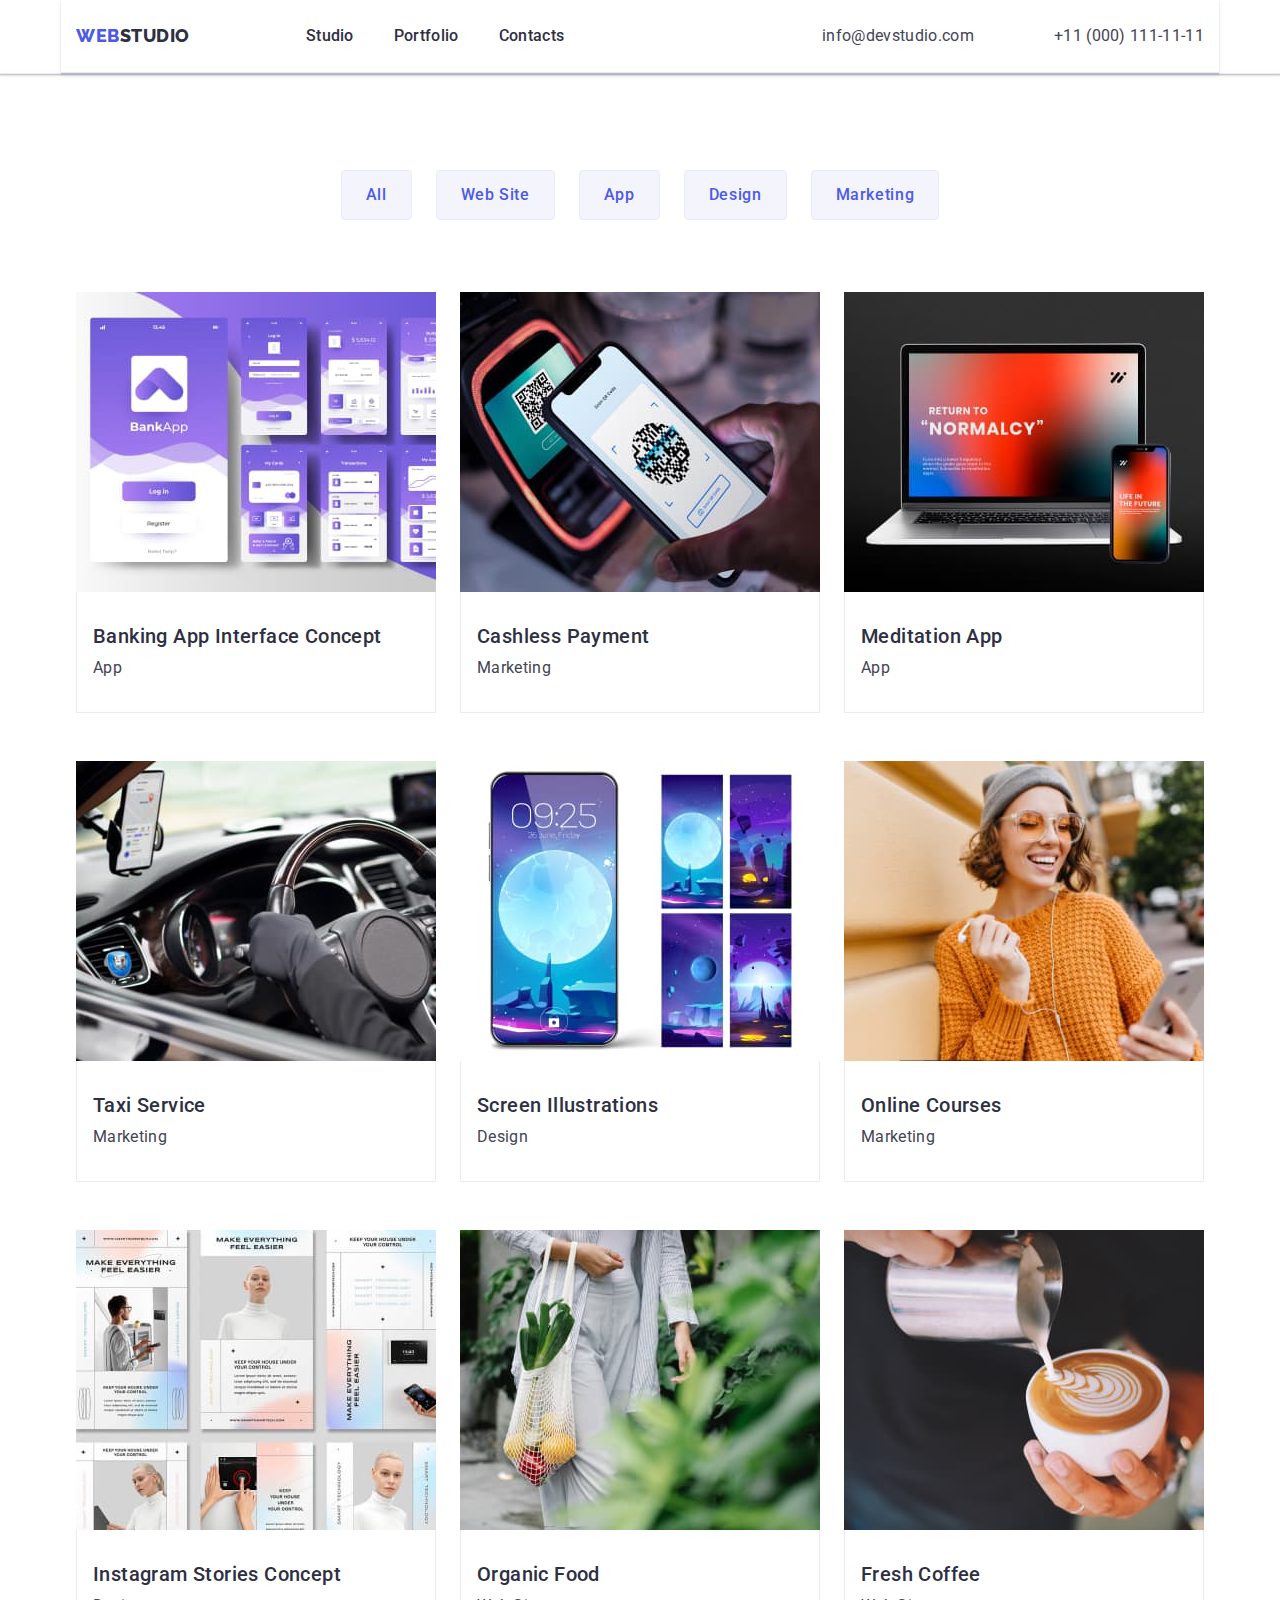
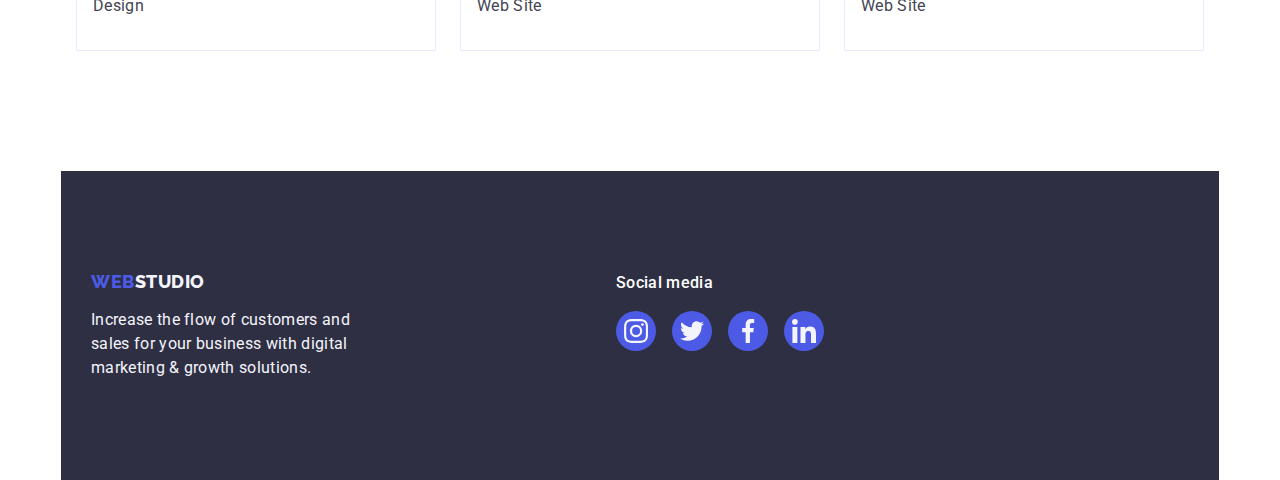
==== commit 8aaf904d: "upload04" ====
--- a/portfolio.html
+++ b/portfolio.html
@@ -191,20 +191,20 @@
           </div>
         
           <div class="media">
-           <p class="media-title">Social Media</p>
+           <p class="media-title"> Social media</p>
         
            <ul class="media-list list">
                <li class="media-item">
-               <a class="media-contact link" href="" rel="noopenen noreferrer"><svg class="media-icon>" width="24" height="24" > <use href="/images/soc-icon.svg#icon-instagram"></use> </svg></a>
-               </li>
-               <li class="media-item">
-                <a class="media-contact link" href="" rel="noopenen noreferrer"><svg class="media-icon>" width="24" height="24" > <use href="/images/soc-icon.svg#icon-twitter"></use> </svg></a>
-               </li>
-               <li class="media-item">
-                <a class="media-contact link" href="" rel="noopenen noreferrer"><svg class="media-icon>" width="24" height="24" > <use href="/images/soc-icon.svg#icon-facebook"></use> </svg></a>
-               </li>
-               <li class="media-item">
-                <a class="media-contact link" href="" rel="noopenen noreferrer"><svg class="media-icon>" width="24" height="24" > <use href="/images/soc-icon.svg#icon-linkedin"></use> </svg></a>
+               <a class="media-contact link" href="" rel="noopenen noreferrer"><svg class="media-icon>" width="24" height="24" > <use href="./images/icons.svg#icon-instagram"></use> </svg></a>
+               </li>
+               <li class="media-item">
+                <a class="media-contact link" href="" rel="noopenen noreferrer"><svg class="media-icon>" width="24" height="24" > <use href="./images/icons.svg#icon-twitter"></use> </svg></a>
+               </li>
+               <li class="media-item">
+                <a class="media-contact link" href="" rel="noopenen noreferrer"><svg class="media-icon>" width="24" height="24" > <use href="./images/icons.svg#icon-facebook"></use> </svg></a>
+               </li>
+               <li class="media-item">
+                <a class="media-contact link" href="" rel="noopenen noreferrer"><svg class="media-icon>" width="24" height="24" > <use href="./images/icons.svg#icon-linkedin"></use> </svg></a>
                </li>
            </ul>
           </div>
--- a/css/styles.css
+++ b/css/styles.css
@@ -443,11 +443,11 @@
 }
 /*--customers--*/
 .customers-section{
+   
+}
+.customers-container{
     padding-top: 120px;
     padding-bottom: 120px;
-}
-.customers-container{
-
 }
 .customers-list{
     display: flex;
@@ -459,6 +459,7 @@
     flex-basis: calc((100% - 3 * 24px)/4);
 }
 .customers-item{
+ height: 88px;
     width: calc((100% - 120px) / 6);
 }
 .customers-link{
@@ -471,14 +472,14 @@
     justify-content: center;
     color: #8e8f99;
 }
-.customers-link:hover{
-    border-color: #404bbf; 
-}
-.customers-link:focus{
-    border-color: #404bbf; 
+.customers-item:hover{
+    color: #404bbf;  
+}
+.customers-item:focus{
+    color: #404bbf; 
 }
 .customers-icon{
-
+    fill: currentColor; 
 }
 /* Footer */
 .footer {
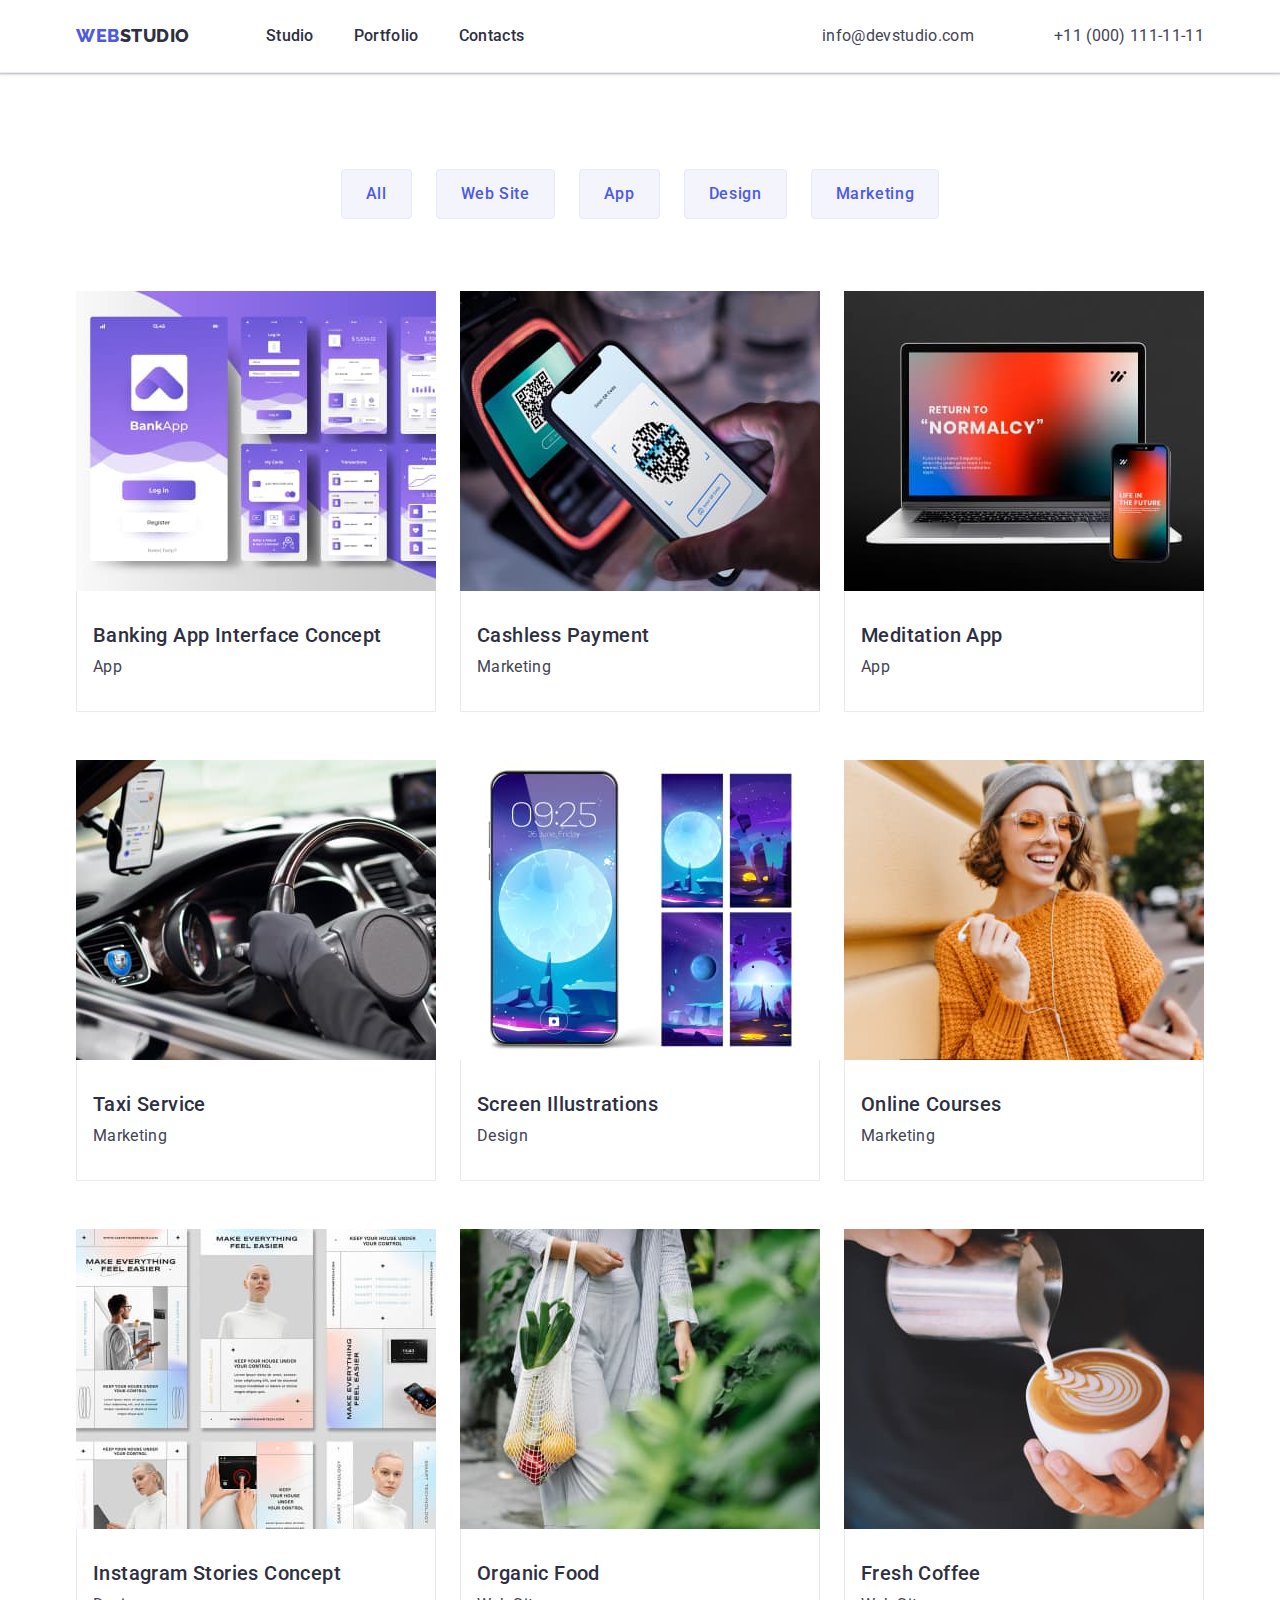
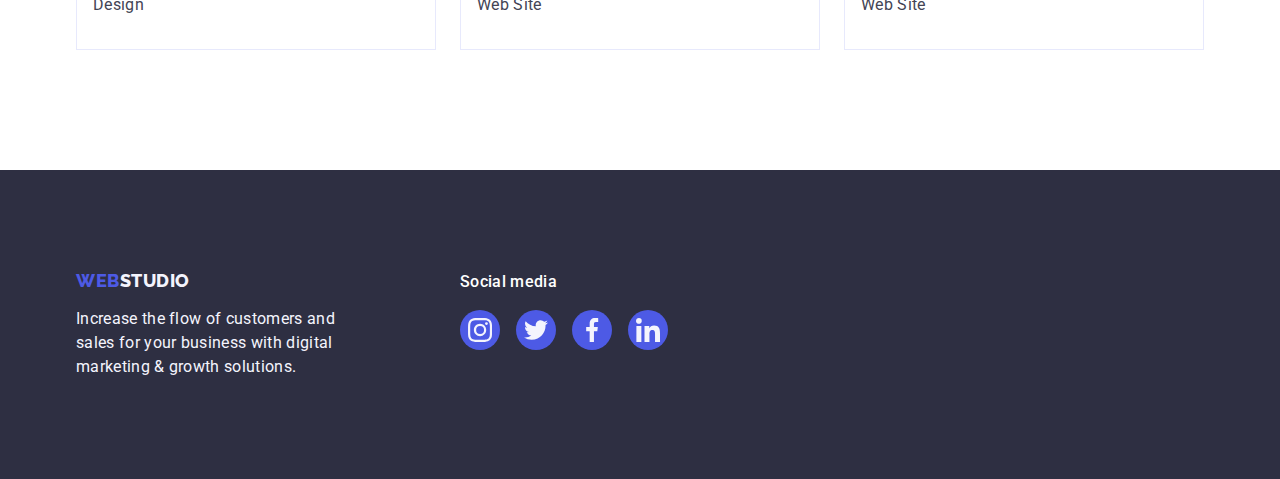
==== commit aa7dc65d: "load29.05" ====
--- a/portfolio.html
+++ b/portfolio.html
@@ -7,11 +7,11 @@
         <title>goit-markup-hw-04</title>
         <link rel="preconnect" href="https://fonts.googleapis.com">
         <link rel="preconnect" href="https://fonts.gstatic.com" crossorigin>
-        <link href="https://fonts.googleapis.com/css2?family=Roboto:wght@400;500;700&display=swap" rel="stylesheet">
+        <link href="https://fonts.googleapis.com/css2?family=Roboto:wght@400;500;700&ampdisplay=swap" rel="stylesheet">
         <link rel="preconnect" href="https://fonts.googleapis.com">
         <link rel="preconnect" href="https://fonts.gstatic.com" crossorigin>
       
-        <link href="https://fonts.googleapis.com/css2?family=Raleway:wght@800&display=swap" rel="stylesheet">
+        <link href="https://fonts.googleapis.com/css2?family=Raleway:wght@800&ampdisplay=swap" rel="stylesheet">
         <link  href="https://cdn.jsdelivr.net/npm/modern-normalize@2.0.0/modern-normalize.min.css" rel="stylesheet" >
           <link rel="stylesheet" href="./css/styles.css">
     
@@ -179,38 +179,37 @@
 
     
      <!--Footer-->
-     <footer class="footer container">
-
+   <footer class="footer ">
+<div class="footer-page container">
+    <div class="footer-item ">
+
+        <a class="logo logo-footer link "  href="./index.html">Web<span class="logo-text-footer logo-theme-dark">Studio</span></a> 
        
-        <div class="footer-page">
-            <div class="footer-item container">
-        
-                <a class="logo logo-footer link "  href="./index.html">Web<span class="logo-text-footer logo-theme-dark">Studio</span></a> 
-               
-               <p class="footer-text">Increase the flow of customers and sales for your business with digital marketing & growth solutions. </p>
-          </div>
-        
-          <div class="media">
-           <p class="media-title"> Social media</p>
-        
-           <ul class="media-list list">
-               <li class="media-item">
-               <a class="media-contact link" href="" rel="noopenen noreferrer"><svg class="media-icon>" width="24" height="24" > <use href="./images/icons.svg#icon-instagram"></use> </svg></a>
-               </li>
-               <li class="media-item">
-                <a class="media-contact link" href="" rel="noopenen noreferrer"><svg class="media-icon>" width="24" height="24" > <use href="./images/icons.svg#icon-twitter"></use> </svg></a>
-               </li>
-               <li class="media-item">
-                <a class="media-contact link" href="" rel="noopenen noreferrer"><svg class="media-icon>" width="24" height="24" > <use href="./images/icons.svg#icon-facebook"></use> </svg></a>
-               </li>
-               <li class="media-item">
-                <a class="media-contact link" href="" rel="noopenen noreferrer"><svg class="media-icon>" width="24" height="24" > <use href="./images/icons.svg#icon-linkedin"></use> </svg></a>
-               </li>
-           </ul>
-          </div>
-        </div>
-            
-                 
-    </footer>
+       <p class="footer-text">Increase the flow of customers and sales for your business with digital marketing & growth solutions. </p>
+  </div>
+
+  <div class="media">
+    <p class="media-title">Social media</p>
+
+   <ul class="media-list list">
+       <li class="media-item">
+       <a class="media-contact link" href="" rel="noopenen noreferrer"><svg class="media-icon" width="24" height="24" > <use href="./images/icons.svg#icon-instagram"></use> </svg></a>
+       </li>
+       <li class="media-item">
+        <a class="media-contact link" href="" rel="noopenen noreferrer"><svg class="media-icon" width="24" height="24" > <use href="./images/icons.svg#icon-twitter"></use> </svg></a>
+       </li>
+       <li class="media-item">
+        <a class="media-contact link" href="" rel="noopenen noreferrer"><svg class="media-icon" width="24" height="24" > <use href="./images/icons.svg#icon-facebook"></use> </svg></a>
+       </li>
+       <li class="media-item">
+        <a class="media-contact link" href="" rel="noopenen noreferrer"><svg class="media-icon" width="24" height="24" > <use href="./images/icons.svg#icon-linkedin"></use> </svg></a>
+       </li>
+   </ul>
+  </div>
+</div>
+    
+         
+      </footer>
+    
 </body>
 </html>--- a/css/styles.css
+++ b/css/styles.css
@@ -56,8 +56,7 @@
   display: flex;  
   align-items: center;
  
-  box-shadow: 0px 2px 1px rgba(46, 47, 66, 0.08), 0px 1px 1px rgba(46, 47, 66, 0.16), 0px 1px 6px rgba(46, 47, 66, 0.08);
-  border-bottom: 1px solid #e7e9fc;
+ 
 }
 .logo{  
     font-family: 'Raleway', sans-serif;
@@ -95,7 +94,7 @@
     display: flex; 
     align-items: center;
     
-    gap: 40px ;
+  
 }
 .menu-nav:hover{
 color: #404bbf;  
@@ -199,12 +198,13 @@
     background: #2E2F42;
     padding-top: 188px;
     padding-bottom: 188px;
-
     background-image:linear-gradient(rgba(46, 47, 66, 0.7),rgba(46, 47, 66, 0.7)), url(../images/people-office1.jpg);
-  
-  background-repeat: no-repeat;
-  background-position: center;
-  background-size: cover;
+
+    background-repeat: no-repeat;
+    background-position: center;
+    background-size: cover;
+    margin-left: auto ;
+    margin-right: auto;
   
 }
 .hero-text{
@@ -307,7 +307,15 @@
 color: #2E2F42;
 margin-bottom: 8px;
 }
-
+.about-container{
+    display: flex;
+    align-items: center;
+    justify-content: center; 
+    height: 112px;
+    background-color: #f4f4fd;
+    border-radius: 4px;
+    margin-bottom: 8px; 
+}
 .about-list{
     display: flex;
     gap: 24px;
@@ -318,10 +326,10 @@
 
 }
 .about-item::before{
-display: block;
+
 content:"" ;
-height: 64px;
-background-image:url(../images/icon/antenna.svg);
+
+
 background-size: contain;
 background-repeat: no-repeat;
 background-position: center;
@@ -424,6 +432,13 @@
 display: flex;
 align-items: center;
 justify-content: center;
+fill: #f4f4fd;
+}
+.team-soc-link:hover{
+    background-color: #404bbf;
+}
+.team-soc-link:focus{
+    background-color: #404bbf;
 }
 .icons{
     
@@ -432,22 +447,22 @@
     margin-top: 8px;
     display: flex;
     gap: 24px;
+    justify-content: center; 
 }
 .icons-team{
-    fill: #f4f4fd;
-   width: 40px;
-   height: 40px;
+  fill: #f4f4fd;
+   
 }
 .soc-icons{
  
 }
 /*--customers--*/
 .customers-section{
-   
-}
-.customers-container{
     padding-top: 120px;
     padding-bottom: 120px;
+}
+.customers-container{
+  
 }
 .customers-list{
     display: flex;
@@ -472,14 +487,16 @@
     justify-content: center;
     color: #8e8f99;
 }
-.customers-item:hover{
-    color: #404bbf;  
-}
-.customers-item:focus{
+.customers-link:hover{
+    color: #404bbf;
+    border-color: #404bbf;
+}
+.customers-link:focus{
     color: #404bbf; 
+    border-color: #404bbf;
 }
 .customers-icon{
-    fill: currentColor; 
+    fill: currentColor;
 }
 /* Footer */
 .footer {
@@ -487,7 +504,9 @@
     display: flex;
     padding-top: 100px; 
     padding-bottom: 100px;
-  
+    max-width: 1440px;
+    margin-left: auto ;
+    margin-right: auto;
 }
 .footer-page{
     display: flex; 
@@ -511,10 +530,7 @@
 
 }
 .media{
-    max-width: 208px;
-    max-height: 80px;
-     margin-left: 540px;
-      position: absolute;
+  
     
          
  }
@@ -548,7 +564,7 @@
     display: flex;
     align-items: center;
     justify-content: center;
- 
+    fill: #f4f4fd;
 }
 .media-contact:hover{
     background-color: #31d0aa; 
@@ -620,7 +636,7 @@
 .button-filter:hover{
     color: #FFFFFF;
     background-color: #404BBF;
-    border: 1px solid transparent;
+  
   
 box-shadow: 0px 3px 1px rgba(0, 0, 0, 0.1), 0px 2px 1px rgba(0, 0, 0, 0.08), 0px 2px 2px rgba(0, 0, 0, 0.12);
 border-radius: 4px;
@@ -628,10 +644,10 @@
 .button-filter:focus{
     color: #FFFFFF;
     background-color: #404BBF;
-    border: 1px solid transparent;
+    
  
 box-shadow: 0px 3px 1px rgba(0, 0, 0, 0.1), 0px 2px 1px rgba(0, 0, 0, 0.08), 0px 2px 2px rgba(0, 0, 0, 0.12);
-border-radius: 4px;
+
 }
 /*-Row-*/
 
